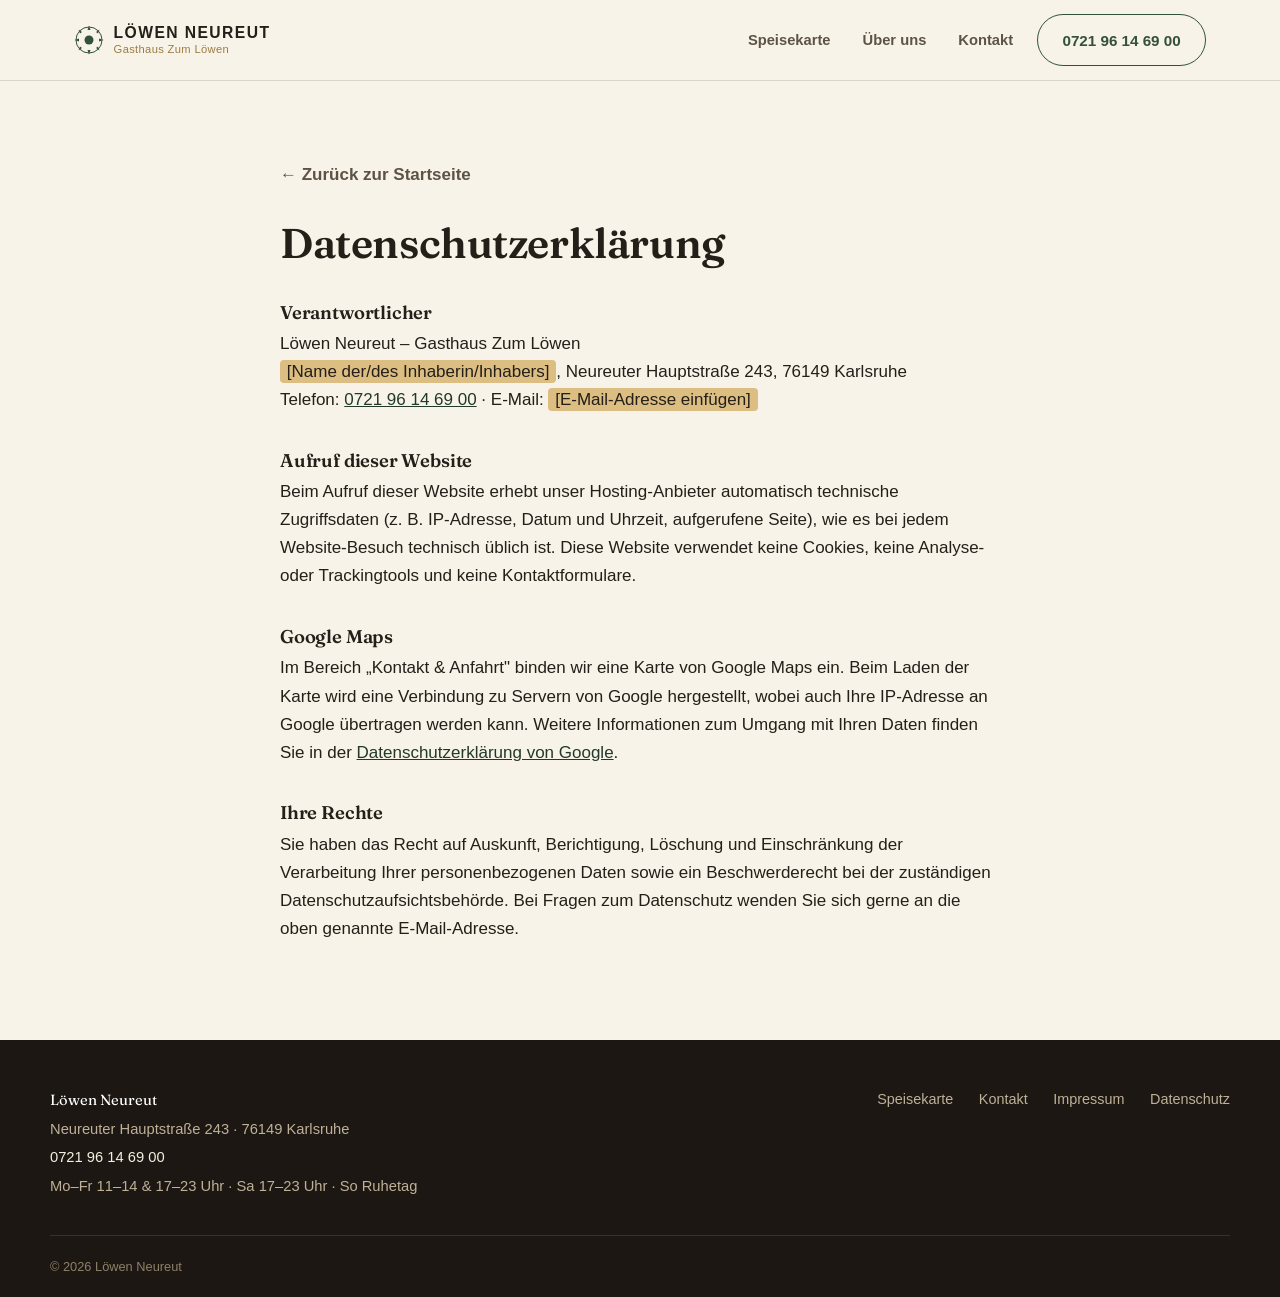
==== datenschutz.html @ afa86991 "Grounds-up redesign: emotional, high-quality traditional-Gasthaus feel Full visual and structural ov" ====
<!doctype html>
<html lang="de">
<head>
<meta charset="UTF-8">
<meta name="viewport" content="width=device-width, initial-scale=1">
<title>Datenschutzerklärung – Löwen Neureut</title>
<meta name="description" content="Datenschutzerklärung des Löwen Neureut, Gasthaus Zum Löwen, Karlsruhe.">
<meta name="robots" content="noindex">
<meta name="theme-color" content="#1c1712">
<link rel="icon" href="data:image/svg+xml,%3Csvg xmlns='http://www.w3.org/2000/svg' viewBox='0 0 100 100'%3E%3Ctext y='.9em' font-size='90'%3E%F0%9F%A6%81%3C/text%3E%3C/svg%3E">
<link rel="stylesheet" href="css/style.css">
</head>
<body>

<header class="site-header">
  <div class="container header-inner">
    <a href="index.html" class="brand">
      <svg class="logo-mark" viewBox="0 0 60 60" width="30" height="30" aria-hidden="true">
        <circle cx="30" cy="30" r="26" fill="none" stroke="currentColor" stroke-width="2"/>
        <circle cx="30" cy="30" r="9" fill="currentColor"/>
        <g fill="currentColor">
          <polygon points="30,1 33,10 27,10"/>
          <polygon points="30,59 33,50 27,50"/>
          <polygon points="1,30 10,33 10,27"/>
          <polygon points="59,30 50,33 50,27"/>
          <polygon points="9,9 16,14 12,17"/>
          <polygon points="51,9 44,14 48,17"/>
          <polygon points="9,51 16,46 12,43"/>
          <polygon points="51,51 44,46 48,43"/>
        </g>
      </svg>
      <span class="brand-text">
        <span class="brand-name">Löwen Neureut</span>
        <span class="brand-sub">Gasthaus Zum Löwen</span>
      </span>
    </a>
    <nav class="site-nav" aria-label="Hauptnavigation">
      <a href="index.html#speisekarte">Speisekarte</a>
      <a href="index.html#ueber-uns">Über uns</a>
      <a href="index.html#kontakt">Kontakt</a>
    </nav>
    <div class="header-actions">
      <a class="btn btn-outline btn-call" href="tel:+4972196146900">0721 96 14 69 00</a>
    </div>
  </div>
</header>

<main>
  <div class="container narrow legal-page">
    <a class="back-link" href="index.html">← Zurück zur Startseite</a>
    <h1>Datenschutzerklärung</h1>

    <h2>Verantwortlicher</h2>
    <p>
      Löwen Neureut – Gasthaus Zum Löwen<br>
      <mark class="todo">[Name der/des Inhaberin/Inhabers]</mark>, Neureuter Hauptstraße 243, 76149 Karlsruhe<br>
      Telefon: <a href="tel:+4972196146900">0721 96 14 69 00</a> · E-Mail: <mark class="todo">[E-Mail-Adresse einfügen]</mark>
    </p>

    <h2>Aufruf dieser Website</h2>
    <p>Beim Aufruf dieser Website erhebt unser Hosting-Anbieter automatisch technische Zugriffsdaten (z. B. IP-Adresse, Datum und Uhrzeit, aufgerufene Seite), wie es bei jedem Website-Besuch technisch üblich ist. Diese Website verwendet keine Cookies, keine Analyse- oder Trackingtools und keine Kontaktformulare.</p>

    <h2>Google Maps</h2>
    <p>Im Bereich „Kontakt &amp; Anfahrt" binden wir eine Karte von Google Maps ein. Beim Laden der Karte wird eine Verbindung zu Servern von Google hergestellt, wobei auch Ihre IP-Adresse an Google übertragen werden kann. Weitere Informationen zum Umgang mit Ihren Daten finden Sie in der <a href="https://policies.google.com/privacy" target="_blank" rel="noopener">Datenschutzerklärung von Google</a>.</p>

    <h2>Ihre Rechte</h2>
    <p>Sie haben das Recht auf Auskunft, Berichtigung, Löschung und Einschränkung der Verarbeitung Ihrer personenbezogenen Daten sowie ein Beschwerderecht bei der zuständigen Datenschutzaufsichtsbehörde. Bei Fragen zum Datenschutz wenden Sie sich gerne an die oben genannte E-Mail-Adresse.</p>
  </div>
</main>

<footer class="site-footer">
  <div class="container footer-inner">
    <div class="footer-details">
      <p class="footer-brand">Löwen Neureut</p>
      <p>Neureuter Hauptstraße 243 · 76149 Karlsruhe</p>
      <p><a href="tel:+4972196146900">0721 96 14 69 00</a></p>
      <p>Mo–Fr 11–14 &amp; 17–23 Uhr · Sa 17–23 Uhr · So Ruhetag</p>
    </div>
    <nav class="footer-nav" aria-label="Footer-Navigation">
      <a href="index.html#speisekarte">Speisekarte</a>
      <a href="index.html#kontakt">Kontakt</a>
      <a href="impressum.html">Impressum</a>
      <a href="datenschutz.html">Datenschutz</a>
    </nav>
  </div>
  <div class="container footer-bottom">© <span id="year">2026</span> Löwen Neureut</div>
</footer>

<script>document.getElementById('year').textContent = new Date().getFullYear();</script>
</body>
</html>
---- css/style.css ----
/* Löwen Neureut — one-page site styles */

@font-face {
  font-family: 'Fraunces';
  font-style: normal;
  font-weight: 400 700;
  font-display: swap;
  src: url('../fonts/fraunces-normal.woff2') format('woff2');
  unicode-range: U+0000-00FF, U+0131, U+0152-0153, U+02BB-02BC, U+02C6, U+02DA, U+02DC, U+2000-206F, U+20AC, U+2122;
}

@font-face {
  font-family: 'Fraunces';
  font-style: italic;
  font-weight: 400 600;
  font-display: swap;
  src: url('../fonts/fraunces-italic.woff2') format('woff2');
  unicode-range: U+0000-00FF, U+0131, U+0152-0153, U+02BB-02BC, U+02C6, U+02DA, U+02DC, U+2000-206F, U+20AC, U+2122;
}

:root {
  --cream: #f8f3e8;
  --cream-soft: #f1e8d6;
  --paper: #fffdf8;
  --ink: #241f19;
  --ink-soft: #5c5346;
  --hairline: rgba(36, 31, 25, 0.14);

  --dark: #1c1712;
  --dark-soft: #292019;
  --on-dark: #f5efe0;
  --on-dark-soft: #beb197;

  --green: #33513d;
  --green-deep: #22392a;
  --gold: #b7924f;
  --gold-bright: #dcbd82;

  --font-serif: 'Fraunces', Georgia, 'Iowan Old Style', 'Palatino Linotype', serif;
  --font-sans: -apple-system, BlinkMacSystemFont, 'Segoe UI', Roboto, 'Helvetica Neue', Arial, sans-serif;

  --container: 1180px;
  --radius: 10px;
  --bottom-bar-h: 62px;
}

* { box-sizing: border-box; }

html { scroll-behavior: smooth; }

body {
  margin: 0;
  font-family: var(--font-sans);
  color: var(--ink);
  background: var(--cream);
  line-height: 1.65;
  font-size: 1.0625rem;
  -webkit-font-smoothing: antialiased;
}

@media (prefers-reduced-motion: reduce) {
  html { scroll-behavior: auto; }
}

h1, h2 {
  font-family: var(--font-serif);
  font-weight: 600;
  line-height: 1.08;
  letter-spacing: -0.01em;
  margin: 0 0 0.4em;
  color: var(--ink);
}

h3 {
  font-family: var(--font-sans);
  font-weight: 700;
  margin: 0 0 0.5em;
}

h1 { font-size: clamp(2.6rem, 7vw, 4.4rem); }
h2 { font-size: clamp(1.9rem, 4.2vw, 2.75rem); }

p { margin: 0 0 1em; }

a { color: var(--green-deep); }

img { max-width: 100%; display: block; }

button { font-family: inherit; }

.container {
  max-width: var(--container);
  margin: 0 auto;
  padding: 0 1.5rem;
}

.container.narrow { max-width: 720px; }

.skip-link {
  position: absolute;
  left: -9999px;
  top: 0;
  background: var(--green);
  color: #fff;
  padding: 0.75em 1.25em;
  z-index: 200;
  border-radius: 0 0 var(--radius) 0;
}

.skip-link:focus { left: 0; }

.visually-hidden {
  position: absolute;
  width: 1px; height: 1px;
  overflow: hidden;
  clip: rect(0 0 0 0);
  white-space: nowrap;
}

:focus-visible {
  outline: 3px solid var(--gold);
  outline-offset: 2px;
}

.eyebrow {
  text-transform: uppercase;
  letter-spacing: 0.14em;
  font-size: 0.76rem;
  font-weight: 700;
  color: var(--gold);
  filter: brightness(0.82);
}

.section-title { margin-bottom: 2.5rem; }
.section-title .eyebrow { display: block; margin-bottom: 0.7em; }
.section-title h2 { margin-bottom: 0.35em; }
.section-title p:last-child { color: var(--ink-soft); max-width: 46ch; margin: 0; }
.section-title.center { text-align: center; }
.section-title.center p:last-child { margin-left: auto; margin-right: auto; }

/* Scroll reveal (progressive enhancement — see js/main.js) */

html.js .reveal {
  opacity: 0;
  transform: translateY(20px);
  transition: opacity 0.7s ease, transform 0.7s ease;
}

html.js .reveal.is-visible { opacity: 1; transform: none; }

@media (prefers-reduced-motion: reduce) {
  html.js .reveal { opacity: 1; transform: none; transition: none; }
}

/* Buttons */

.btn {
  display: inline-flex;
  align-items: center;
  gap: 0.55em;
  padding: 0.85em 1.6em;
  border-radius: 999px;
  font-weight: 700;
  font-size: 0.95rem;
  text-decoration: none;
  border: 1.5px solid transparent;
  white-space: nowrap;
  cursor: pointer;
  transition: background-color 0.2s ease, color 0.2s ease, border-color 0.2s ease, transform 0.2s ease;
}

.btn:active { transform: scale(0.98); }

.btn-primary { background: var(--green); color: #fff; }
.btn-primary:hover { background: var(--green-deep); }

.btn-secondary {
  background: transparent;
  border-color: rgba(245, 239, 224, 0.55);
  color: var(--on-dark);
}
.btn-secondary:hover { background: rgba(245, 239, 224, 0.12); border-color: var(--on-dark); }

.btn-outline {
  background: transparent;
  border-color: var(--green);
  color: var(--green);
}
.btn-outline:hover { background: var(--green); color: #fff; }

.btn-ghost {
  background: transparent;
  border-color: var(--hairline);
  color: var(--ink);
}
.btn-ghost:hover { border-color: var(--ink); }

/* Header */

.site-header {
  position: sticky;
  top: 0;
  z-index: 40;
  background: var(--cream);
  border-bottom: 1px solid var(--hairline);
}

.header-inner {
  display: flex;
  align-items: center;
  gap: 1.5rem;
  padding-top: 0.85rem;
  padding-bottom: 0.85rem;
}

.brand {
  display: flex;
  align-items: center;
  gap: 0.6rem;
  text-decoration: none;
  color: var(--ink);
  margin-right: auto;
}

.logo-mark { color: var(--green); flex: 0 0 auto; }

.brand-text { display: flex; flex-direction: column; line-height: 1.2; }

.brand-name {
  font-family: var(--font-sans);
  text-transform: uppercase;
  letter-spacing: 0.09em;
  font-weight: 700;
  font-size: 0.98rem;
}

.brand-sub { font-size: 0.7rem; letter-spacing: 0.03em; color: var(--gold); filter: brightness(0.85); }

.site-nav { display: flex; gap: 2rem; }

.site-nav a {
  text-decoration: none;
  color: var(--ink-soft);
  font-weight: 600;
  font-size: 0.92rem;
}

.site-nav a:hover { color: var(--green); }

.header-actions { display: flex; align-items: center; gap: 0.75rem; }

.nav-toggle {
  display: none;
  flex-direction: column;
  justify-content: center;
  gap: 5px;
  width: 42px;
  height: 42px;
  border: none;
  background: none;
  cursor: pointer;
  border-radius: 8px;
}

.nav-toggle span {
  display: block;
  width: 22px;
  height: 2px;
  background: var(--ink);
  transition: transform 0.25s ease, opacity 0.25s ease;
}

.nav-toggle[aria-expanded="true"] span:nth-child(1) { transform: translateY(7px) rotate(45deg); }
.nav-toggle[aria-expanded="true"] span:nth-child(2) { opacity: 0; }
.nav-toggle[aria-expanded="true"] span:nth-child(3) { transform: translateY(-7px) rotate(-45deg); }

.nav-drawer {
  display: none;
  flex-direction: column;
  padding: 0.5rem 1.5rem 1.5rem;
  border-top: 1px solid var(--hairline);
  background: var(--cream);
}

.nav-drawer a {
  padding: 0.85rem 0;
  border-bottom: 1px solid var(--hairline);
  color: var(--ink);
  text-decoration: none;
  font-weight: 600;
  font-size: 1.05rem;
}

.nav-drawer .btn { margin-top: 1.1rem; align-self: flex-start; }

@media (max-width: 860px) {
  .site-nav, .header-actions .btn-call { display: none; }
  .nav-toggle { display: flex; }
  .site-header.is-open .nav-drawer { display: flex; }
}

/* Hero */

.hero {
  position: relative;
  min-height: 82vh;
  display: flex;
  align-items: flex-end;
  overflow: hidden;
  color: #fff;
}

@media (max-width: 640px) {
  .hero { min-height: 68vh; }
}

.hero-media {
  position: absolute;
  inset: 0;
  background: var(--dark);
}

.hero-media img {
  width: 100%;
  height: 100%;
  object-fit: cover;
  object-position: center;
}

.hero-media::after {
  content: "";
  position: absolute;
  inset: 0;
  background:
    linear-gradient(180deg, rgba(18, 14, 11, 0.35) 0%, rgba(18, 14, 11, 0.35) 40%, rgba(18, 14, 11, 0.86) 100%);
}

.hero.img-missing .hero-media {
  background: linear-gradient(150deg, #4a3a28 0%, #201810 100%);
}

.hero.img-missing .hero-media img { display: none; }

.hero-content {
  position: relative;
  padding: 3.5rem 0 4rem;
  width: 100%;
}

.hero .eyebrow { color: var(--gold-bright); filter: none; margin-bottom: 0.8em; }

.hero h1 { color: #fff; margin-bottom: 0.25em; }

.hero-tagline {
  font-size: 1.2rem;
  max-width: 36em;
  color: var(--on-dark);
  margin-bottom: 0.9em;
}

.hero-address {
  font-size: 0.92rem;
  color: var(--on-dark-soft);
  margin-bottom: 2rem;
}

.hero-actions { display: flex; gap: 1rem; flex-wrap: wrap; }

/* Generic section rhythm */

.section { padding: clamp(4rem, 9vw, 7rem) 0; }
.section-soft { background: var(--cream-soft); }
.section-dark { background: var(--dark); color: var(--on-dark); }
.section-dark h2, .section-dark h1 { color: #fff; }

/* Story / "Seit 1816" */

.story-grid {
  display: grid;
  grid-template-columns: 1fr;
  gap: 2.5rem;
  align-items: center;
}

@media (min-width: 860px) {
  .story-grid { grid-template-columns: 1.05fr 0.95fr; gap: 4rem; }
  .story-grid.flip { direction: rtl; }
  .story-grid.flip > * { direction: ltr; }
}

.story-media {
  position: relative;
  border-radius: var(--radius);
  overflow: hidden;
  aspect-ratio: 4 / 5;
  background: linear-gradient(150deg, #4a3a28 0%, #201810 100%);
}

.story-media img {
  width: 100%;
  height: 100%;
  object-fit: cover;
  transition: transform 0.6s ease;
}

.story-media:hover img { transform: scale(1.045); }

.story-media.img-missing img { display: none; }

.story-number {
  font-family: var(--font-serif);
  line-height: 0.9;
  margin: 0.1em 0 0.6em;
  color: var(--ink);
}

.story-number .label {
  display: block;
  font-family: var(--font-sans);
  text-transform: uppercase;
  letter-spacing: 0.12em;
  font-size: 1rem;
  font-weight: 700;
  color: var(--ink-soft);
  margin-bottom: 0.3em;
}

.story-number .figure {
  font-size: clamp(4.2rem, 11vw, 7.2rem);
  font-style: italic;
  font-weight: 500;
}

.story-copy p { color: var(--ink-soft); font-size: 1.08rem; max-width: 42ch; }

/* Feature list (About) */

.feature-list {
  list-style: none;
  display: flex;
  flex-wrap: wrap;
  gap: 0 1.8rem;
  padding: 1.3rem 0 0;
  margin: 0;
  border-top: 1px solid var(--hairline);
}

.feature-list li {
  padding: 1.1rem 0 0;
  font-family: var(--font-sans);
  font-weight: 700;
  font-size: 0.95rem;
  color: var(--ink);
}

.about-grid {
  display: grid;
  grid-template-columns: 1fr;
  gap: 2.5rem;
  align-items: center;
}

@media (min-width: 860px) {
  .about-grid { grid-template-columns: 0.9fr 1.1fr; gap: 4rem; }
}

.about-media {
  position: relative;
  border-radius: var(--radius);
  overflow: hidden;
  aspect-ratio: 4 / 5;
  background: linear-gradient(150deg, #4a3a28 0%, #201810 100%);
}

.about-media img {
  width: 100%;
  height: 100%;
  object-fit: cover;
  transition: transform 0.6s ease;
}

.about-media:hover img { transform: scale(1.045); }
.about-media.img-missing img { display: none; }

.about-copy p { color: var(--ink-soft); font-size: 1.08rem; max-width: 46ch; }

/* Food break */

.food-break {
  position: relative;
  min-height: 62vh;
  display: flex;
  align-items: center;
  justify-content: center;
  text-align: center;
  overflow: hidden;
  color: #fff;
}

.food-break-media {
  position: absolute;
  inset: 0;
  background: linear-gradient(150deg, #4a3a28 0%, #201810 100%);
}

.food-break-media img { width: 100%; height: 100%; object-fit: cover; }

.food-break-media::after {
  content: "";
  position: absolute;
  inset: 0;
  background: rgba(18, 14, 11, 0.45);
}

.food-break.img-missing .food-break-media img { display: none; }

.food-break blockquote {
  position: relative;
  margin: 0;
  padding: 2rem 1.5rem;
  font-family: var(--font-serif);
  font-style: italic;
  font-weight: 500;
  font-size: clamp(1.7rem, 4.4vw, 3rem);
  line-height: 1.3;
  max-width: 20ch;
}

/* Gallery strip */

.gallery-strip {
  display: grid;
  grid-template-columns: repeat(3, 1fr);
  gap: 0.6rem;
}

.gallery-photo {
  position: relative;
  aspect-ratio: 3 / 4;
  overflow: hidden;
  background: linear-gradient(150deg, #4a3a28 0%, #201810 100%);
}

.gallery-photo img {
  width: 100%;
  height: 100%;
  object-fit: cover;
  transition: transform 0.6s ease;
}

.gallery-photo:hover img { transform: scale(1.05); }
.gallery-photo.img-missing img { display: none; }

@media (max-width: 640px) {
  .gallery-strip { gap: 0.4rem; }
}

/* Speisekarte */

.menu-head { text-align: center; }
.menu-head p { color: var(--ink-soft); }

.menu-tabs {
  display: flex;
  gap: 0.4rem;
  overflow-x: auto;
  -webkit-overflow-scrolling: touch;
  justify-content: flex-start;
  padding-bottom: 0.9rem;
  margin-bottom: 0.4rem;
  border-bottom: 1px solid var(--hairline);
  scrollbar-width: thin;
}

@media (min-width: 960px) {
  .menu-tabs { justify-content: center; }
}

.menu-tab {
  flex: 0 0 auto;
  appearance: none;
  background: none;
  border: none;
  cursor: pointer;
  font: inherit;
  font-family: var(--font-sans);
  text-transform: uppercase;
  letter-spacing: 0.06em;
  font-size: 0.78rem;
  font-weight: 700;
  color: var(--ink-soft);
  padding: 0.5rem 0.15rem;
  margin: 0 0.85rem;
  border-bottom: 2px solid transparent;
  white-space: nowrap;
  transition: color 0.2s ease, border-color 0.2s ease;
}

.menu-tab:hover { color: var(--ink); }

.menu-tab[aria-selected="true"] {
  color: var(--ink);
  border-bottom-color: var(--green);
}

.menu-pager {
  display: flex;
  align-items: center;
  justify-content: center;
  gap: 1.1rem;
  padding: 0.9rem 0 0.4rem;
  font-family: var(--font-sans);
  font-size: 0.8rem;
  font-weight: 600;
  color: var(--ink-soft);
}

.pager-btn {
  appearance: none;
  background: none;
  border: none;
  cursor: pointer;
  color: var(--ink);
  font-size: 1.2rem;
  line-height: 1;
  padding: 0.3rem;
}

.pager-btn:hover:not(:disabled) { color: var(--green); }
.pager-btn:disabled { opacity: 0.28; cursor: default; }

.menu-panels { padding-top: 1.6rem; }

.menu-panel[hidden] { display: none; }

.menu-panel h3 {
  font-size: 0.85rem;
  text-transform: uppercase;
  letter-spacing: 0.08em;
  color: var(--green-deep);
  margin-bottom: 1.3rem;
}

.panel-note {
  background: var(--cream-soft);
  color: var(--ink-soft);
  padding: 0.7rem 1rem;
  border-radius: 6px;
  font-size: 0.85rem;
  margin: 0 0 1.3rem;
}

.dish-list {
  list-style: none;
  margin: 0;
  padding: 0;
  columns: 1;
  column-gap: 3.5rem;
}

@media (min-width: 700px) {
  .dish-list.is-long { columns: 2; }
}

.dish {
  padding: 0.85rem 0;
  border-bottom: 1px solid var(--hairline);
  break-inside: avoid-column;
}

.dish:last-child { border-bottom: none; }

.dish-row {
  display: flex;
  justify-content: space-between;
  align-items: baseline;
  gap: 1rem;
}

.dish-name {
  font-family: var(--font-sans);
  font-weight: 700;
  color: var(--ink);
  font-size: 1rem;
}

.dish-price {
  font-weight: 700;
  color: var(--ink);
  white-space: nowrap;
  font-variant-numeric: tabular-nums;
  font-size: 0.95rem;
}

.dish-desc {
  margin: 0.2rem 0 0;
  font-size: 0.85rem;
  color: var(--ink-soft);
}

.menu-note {
  text-align: center;
  font-size: 0.82rem;
  color: var(--ink-soft);
  margin: 2.2rem auto 0;
  max-width: 50ch;
}

/* Contact */

.contact-grid {
  display: grid;
  grid-template-columns: 1fr;
  gap: 3rem;
  align-items: start;
}

@media (min-width: 860px) {
  .contact-grid { grid-template-columns: 0.9fr 1.1fr; }
}

.contact-info h3 { font-family: var(--font-serif); font-size: 1.5rem; font-weight: 600; }

.contact-list {
  list-style: none;
  padding: 0;
  margin: 1.5rem 0 2rem;
  border-top: 1px solid var(--hairline);
}

.contact-list li {
  display: flex;
  justify-content: space-between;
  gap: 1rem;
  padding: 0.9rem 0;
  border-bottom: 1px solid var(--hairline);
}

.contact-list .label {
  color: var(--ink-soft);
  font-size: 0.85rem;
  text-transform: uppercase;
  letter-spacing: 0.05em;
  padding-top: 0.15rem;
}

.contact-list .value { text-align: right; font-weight: 600; }
.contact-list .value a { color: var(--ink); text-decoration: none; }
.contact-list .value a:hover { color: var(--green); }
.contact-list .value small { display: block; font-weight: 400; color: var(--ink-soft); font-size: 0.85rem; margin-top: 0.15rem; }

.contact-actions { display: flex; gap: 1rem; flex-wrap: wrap; }

.contact-map {
  border-radius: var(--radius);
  overflow: hidden;
  min-height: 340px;
  background: var(--cream-soft);
}

.contact-map iframe { width: 100%; height: 100%; min-height: 340px; border: 0; }

.map-note { font-size: 0.8rem; color: var(--ink-soft); margin-top: 0.7rem; }

/* Footer */

.site-footer { background: var(--dark); color: var(--on-dark-soft); }

.footer-inner {
  padding: 3rem 0 2rem;
  display: grid;
  grid-template-columns: 1fr;
  gap: 2rem;
}

@media (min-width: 700px) {
  .footer-inner { grid-template-columns: 1.1fr 1fr; }
}

.footer-brand { font-family: var(--font-serif); font-size: 1.35rem; color: #fff; margin-bottom: 0.3em; }

.footer-details p { margin: 0 0 0.3em; font-size: 0.92rem; }
.footer-details a { color: var(--on-dark); text-decoration: none; }
.footer-details a:hover { color: var(--gold-bright); }

.footer-nav {
  display: flex;
  flex-wrap: wrap;
  gap: 0.6rem 1.6rem;
  align-content: start;
  justify-content: flex-start;
}

@media (min-width: 700px) {
  .footer-nav { justify-content: flex-end; }
}

.footer-nav a {
  color: var(--on-dark-soft);
  text-decoration: none;
  font-size: 0.9rem;
}

.footer-nav a:hover { color: #fff; }

.footer-bottom {
  border-top: 1px solid rgba(245, 239, 224, 0.12);
  padding: 1.25rem 0;
  font-size: 0.8rem;
  color: #8d8168;
}

/* Legal pages */

.legal-page { padding: clamp(3rem, 8vw, 5rem) 0 5rem; }
.legal-page h1 { font-size: clamp(2rem, 5vw, 2.6rem); }
.legal-page h2 { font-size: 1.15rem; margin-top: 2em; }
.legal-page .todo {
  background: var(--gold-bright);
  color: var(--ink);
  padding: 0.1em 0.4em;
  border-radius: 4px;
  font-style: normal;
}
.back-link { display: inline-block; margin-bottom: 2rem; font-weight: 600; text-decoration: none; color: var(--ink-soft); }
.back-link:hover { color: var(--green); }

/* Mobile sticky action bar */

.mobile-bar {
  display: none;
  position: fixed;
  left: 0;
  right: 0;
  bottom: 0;
  z-index: 50;
  background: var(--paper);
  border-top: 1px solid var(--hairline);
  padding-bottom: env(safe-area-inset-bottom, 0);
  box-shadow: 0 -8px 24px rgba(36, 31, 25, 0.08);
}

.mobile-bar-inner {
  display: grid;
  grid-template-columns: repeat(3, 1fr);
  height: var(--bottom-bar-h);
}

.mobile-bar a {
  display: flex;
  flex-direction: column;
  align-items: center;
  justify-content: center;
  gap: 0.15rem;
  text-decoration: none;
  color: var(--ink);
  font-size: 0.72rem;
  font-weight: 700;
}

.mobile-bar a:not(:last-child) { border-right: 1px solid var(--hairline); }
.mobile-bar svg { width: 20px; height: 20px; }
.mobile-bar .call { color: var(--green-deep); }

@media (max-width: 640px) {
  .mobile-bar { display: block; }
  body { padding-bottom: var(--bottom-bar-h); }
}
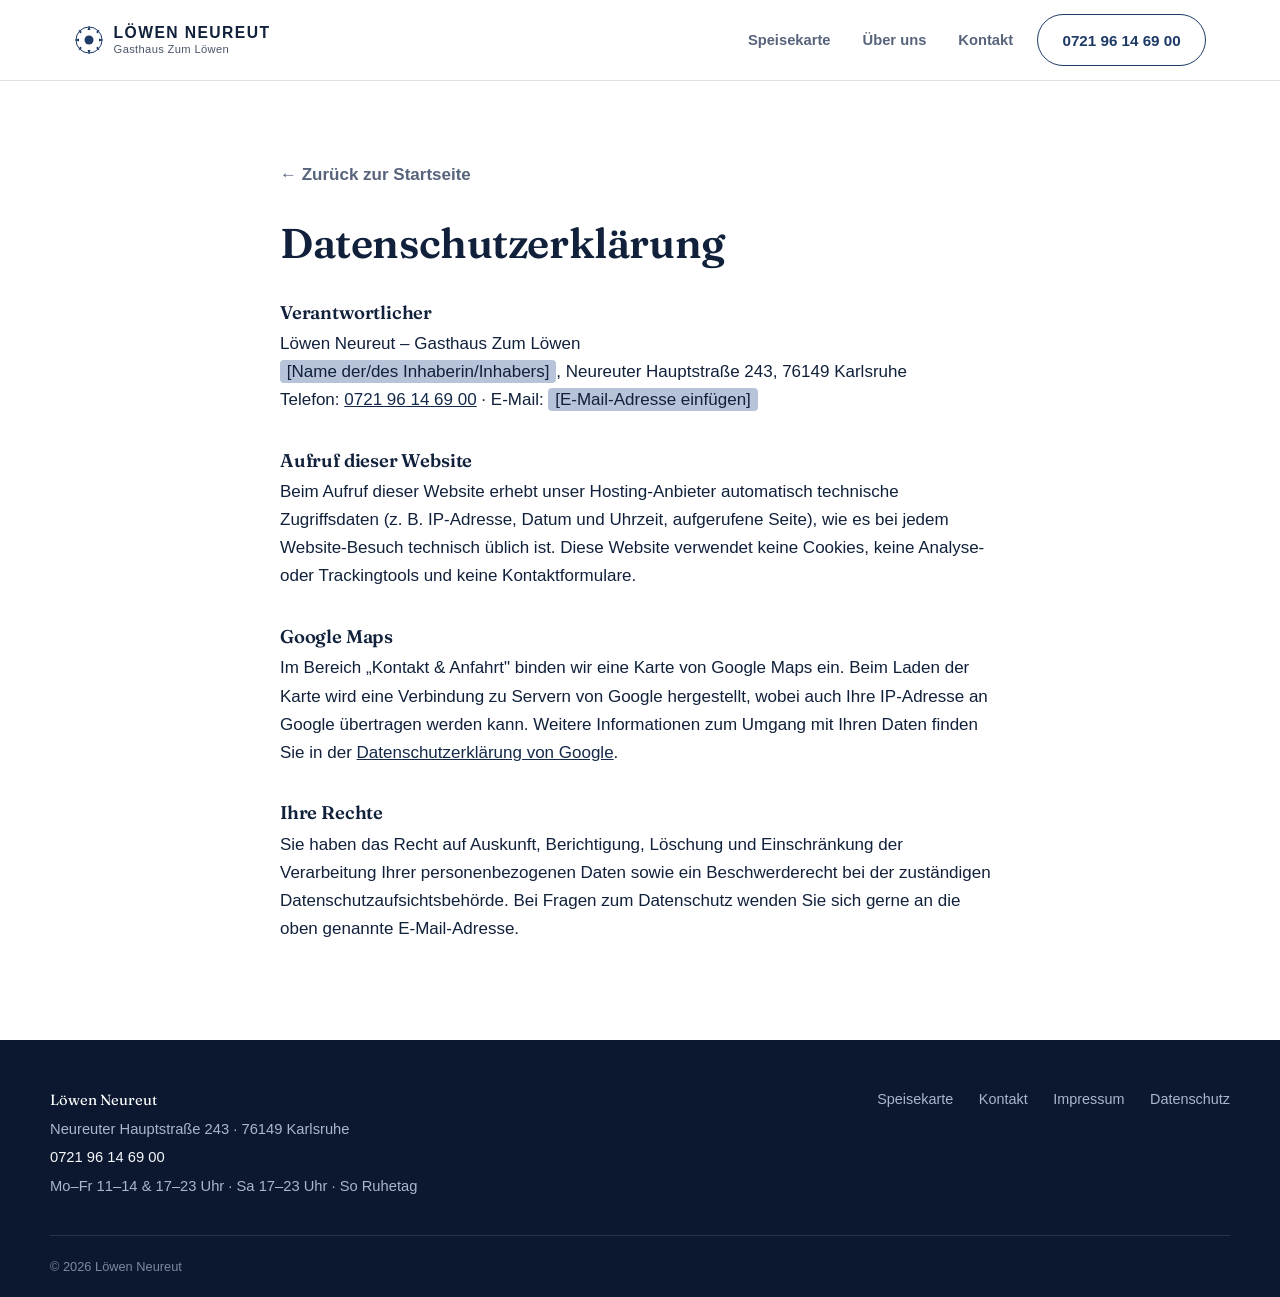
==== commit a947f138: "Replace warm brown/cream palette with navy and white Full color-token swap, no layout/structure chan" ====
--- a/datenschutz.html
+++ b/datenschutz.html
@@ -6,7 +6,7 @@
 <title>Datenschutzerklärung – Löwen Neureut</title>
 <meta name="description" content="Datenschutzerklärung des Löwen Neureut, Gasthaus Zum Löwen, Karlsruhe.">
 <meta name="robots" content="noindex">
-<meta name="theme-color" content="#1c1712">
+<meta name="theme-color" content="#0b1830">
 <link rel="icon" href="data:image/svg+xml,%3Csvg xmlns='http://www.w3.org/2000/svg' viewBox='0 0 100 100'%3E%3Ctext y='.9em' font-size='90'%3E%F0%9F%A6%81%3C/text%3E%3C/svg%3E">
 <link rel="stylesheet" href="css/style.css">
 </head>
--- a/css/style.css
+++ b/css/style.css
@@ -19,22 +19,22 @@
 }
 
 :root {
-  --cream: #f8f3e8;
-  --cream-soft: #f1e8d6;
-  --paper: #fffdf8;
-  --ink: #241f19;
-  --ink-soft: #5c5346;
-  --hairline: rgba(36, 31, 25, 0.14);
-
-  --dark: #1c1712;
-  --dark-soft: #292019;
-  --on-dark: #f5efe0;
-  --on-dark-soft: #beb197;
-
-  --green: #33513d;
-  --green-deep: #22392a;
-  --gold: #b7924f;
-  --gold-bright: #dcbd82;
+  --cream: #ffffff;
+  --cream-soft: #f1f4f8;
+  --paper: #ffffff;
+  --ink: #11213b;
+  --ink-soft: #57647c;
+  --hairline: rgba(17, 33, 59, 0.13);
+
+  --dark: #0b1830;
+  --dark-soft: #142645;
+  --on-dark: #f5f7fb;
+  --on-dark-soft: #a9b6cc;
+
+  --accent: #1e3a66;
+  --accent-deep: #14294a;
+  --accent-muted: #57647c;
+  --accent-soft: #b7c3d9;
 
   --font-serif: 'Fraunces', Georgia, 'Iowan Old Style', 'Palatino Linotype', serif;
   --font-sans: -apple-system, BlinkMacSystemFont, 'Segoe UI', Roboto, 'Helvetica Neue', Arial, sans-serif;
@@ -82,7 +82,7 @@
 
 p { margin: 0 0 1em; }
 
-a { color: var(--green-deep); }
+a { color: var(--accent-deep); }
 
 img { max-width: 100%; display: block; }
 
@@ -100,7 +100,7 @@
   position: absolute;
   left: -9999px;
   top: 0;
-  background: var(--green);
+  background: var(--accent);
   color: #fff;
   padding: 0.75em 1.25em;
   z-index: 200;
@@ -118,7 +118,7 @@
 }
 
 :focus-visible {
-  outline: 3px solid var(--gold);
+  outline: 3px solid var(--accent-muted);
   outline-offset: 2px;
 }
 
@@ -127,7 +127,7 @@
   letter-spacing: 0.14em;
   font-size: 0.76rem;
   font-weight: 700;
-  color: var(--gold);
+  color: var(--accent-muted);
   filter: brightness(0.82);
 }
 
@@ -171,22 +171,22 @@
 
 .btn:active { transform: scale(0.98); }
 
-.btn-primary { background: var(--green); color: #fff; }
-.btn-primary:hover { background: var(--green-deep); }
+.btn-primary { background: var(--accent); color: #fff; }
+.btn-primary:hover { background: var(--accent-deep); }
 
 .btn-secondary {
   background: transparent;
-  border-color: rgba(245, 239, 224, 0.55);
+  border-color: rgba(245, 247, 251, 0.55);
   color: var(--on-dark);
 }
-.btn-secondary:hover { background: rgba(245, 239, 224, 0.12); border-color: var(--on-dark); }
+.btn-secondary:hover { background: rgba(245, 247, 251, 0.12); border-color: var(--on-dark); }
 
 .btn-outline {
   background: transparent;
-  border-color: var(--green);
-  color: var(--green);
-}
-.btn-outline:hover { background: var(--green); color: #fff; }
+  border-color: var(--accent);
+  color: var(--accent);
+}
+.btn-outline:hover { background: var(--accent); color: #fff; }
 
 .btn-ghost {
   background: transparent;
@@ -222,7 +222,7 @@
   margin-right: auto;
 }
 
-.logo-mark { color: var(--green); flex: 0 0 auto; }
+.logo-mark { color: var(--accent); flex: 0 0 auto; }
 
 .brand-text { display: flex; flex-direction: column; line-height: 1.2; }
 
@@ -234,7 +234,7 @@
   font-size: 0.98rem;
 }
 
-.brand-sub { font-size: 0.7rem; letter-spacing: 0.03em; color: var(--gold); filter: brightness(0.85); }
+.brand-sub { font-size: 0.7rem; letter-spacing: 0.03em; color: var(--accent-muted); filter: brightness(0.85); }
 
 .site-nav { display: flex; gap: 2rem; }
 
@@ -245,7 +245,7 @@
   font-size: 0.92rem;
 }
 
-.site-nav a:hover { color: var(--green); }
+.site-nav a:hover { color: var(--accent); }
 
 .header-actions { display: flex; align-items: center; gap: 0.75rem; }
 
@@ -332,11 +332,11 @@
   position: absolute;
   inset: 0;
   background:
-    linear-gradient(180deg, rgba(18, 14, 11, 0.35) 0%, rgba(18, 14, 11, 0.35) 40%, rgba(18, 14, 11, 0.86) 100%);
+    linear-gradient(180deg, rgba(6, 13, 26, 0.35) 0%, rgba(6, 13, 26, 0.35) 40%, rgba(6, 13, 26, 0.86) 100%);
 }
 
 .hero.img-missing .hero-media {
-  background: linear-gradient(150deg, #4a3a28 0%, #201810 100%);
+  background: linear-gradient(150deg, #1b3355 0%, #0b1830 100%);
 }
 
 .hero.img-missing .hero-media img { display: none; }
@@ -347,7 +347,7 @@
   width: 100%;
 }
 
-.hero .eyebrow { color: var(--gold-bright); filter: none; margin-bottom: 0.8em; }
+.hero .eyebrow { color: var(--accent-soft); filter: none; margin-bottom: 0.8em; }
 
 .hero h1 { color: #fff; margin-bottom: 0.25em; }
 
@@ -393,7 +393,7 @@
   border-radius: var(--radius);
   overflow: hidden;
   aspect-ratio: 4 / 5;
-  background: linear-gradient(150deg, #4a3a28 0%, #201810 100%);
+  background: linear-gradient(150deg, #1b3355 0%, #0b1830 100%);
 }
 
 .story-media img {
@@ -469,7 +469,7 @@
   border-radius: var(--radius);
   overflow: hidden;
   aspect-ratio: 4 / 5;
-  background: linear-gradient(150deg, #4a3a28 0%, #201810 100%);
+  background: linear-gradient(150deg, #1b3355 0%, #0b1830 100%);
 }
 
 .about-media img {
@@ -500,7 +500,7 @@
 .food-break-media {
   position: absolute;
   inset: 0;
-  background: linear-gradient(150deg, #4a3a28 0%, #201810 100%);
+  background: linear-gradient(150deg, #1b3355 0%, #0b1830 100%);
 }
 
 .food-break-media img { width: 100%; height: 100%; object-fit: cover; }
@@ -509,7 +509,7 @@
   content: "";
   position: absolute;
   inset: 0;
-  background: rgba(18, 14, 11, 0.45);
+  background: rgba(6, 13, 26, 0.45);
 }
 
 .food-break.img-missing .food-break-media img { display: none; }
@@ -538,7 +538,7 @@
   position: relative;
   aspect-ratio: 3 / 4;
   overflow: hidden;
-  background: linear-gradient(150deg, #4a3a28 0%, #201810 100%);
+  background: linear-gradient(150deg, #1b3355 0%, #0b1830 100%);
 }
 
 .gallery-photo img {
@@ -600,7 +600,7 @@
 
 .menu-tab[aria-selected="true"] {
   color: var(--ink);
-  border-bottom-color: var(--green);
+  border-bottom-color: var(--accent);
 }
 
 .menu-pager {
@@ -626,7 +626,7 @@
   padding: 0.3rem;
 }
 
-.pager-btn:hover:not(:disabled) { color: var(--green); }
+.pager-btn:hover:not(:disabled) { color: var(--accent); }
 .pager-btn:disabled { opacity: 0.28; cursor: default; }
 
 .menu-panels { padding-top: 1.6rem; }
@@ -637,7 +637,7 @@
   font-size: 0.85rem;
   text-transform: uppercase;
   letter-spacing: 0.08em;
-  color: var(--green-deep);
+  color: var(--accent-deep);
   margin-bottom: 1.3rem;
 }
 
@@ -746,7 +746,7 @@
 
 .contact-list .value { text-align: right; font-weight: 600; }
 .contact-list .value a { color: var(--ink); text-decoration: none; }
-.contact-list .value a:hover { color: var(--green); }
+.contact-list .value a:hover { color: var(--accent); }
 .contact-list .value small { display: block; font-weight: 400; color: var(--ink-soft); font-size: 0.85rem; margin-top: 0.15rem; }
 
 .contact-actions { display: flex; gap: 1rem; flex-wrap: wrap; }
@@ -781,7 +781,7 @@
 
 .footer-details p { margin: 0 0 0.3em; font-size: 0.92rem; }
 .footer-details a { color: var(--on-dark); text-decoration: none; }
-.footer-details a:hover { color: var(--gold-bright); }
+.footer-details a:hover { color: var(--accent-soft); }
 
 .footer-nav {
   display: flex;
@@ -804,10 +804,10 @@
 .footer-nav a:hover { color: #fff; }
 
 .footer-bottom {
-  border-top: 1px solid rgba(245, 239, 224, 0.12);
+  border-top: 1px solid rgba(245, 247, 251, 0.12);
   padding: 1.25rem 0;
   font-size: 0.8rem;
-  color: #8d8168;
+  color: #7c88a0;
 }
 
 /* Legal pages */
@@ -816,14 +816,14 @@
 .legal-page h1 { font-size: clamp(2rem, 5vw, 2.6rem); }
 .legal-page h2 { font-size: 1.15rem; margin-top: 2em; }
 .legal-page .todo {
-  background: var(--gold-bright);
+  background: var(--accent-soft);
   color: var(--ink);
   padding: 0.1em 0.4em;
   border-radius: 4px;
   font-style: normal;
 }
 .back-link { display: inline-block; margin-bottom: 2rem; font-weight: 600; text-decoration: none; color: var(--ink-soft); }
-.back-link:hover { color: var(--green); }
+.back-link:hover { color: var(--accent); }
 
 /* Mobile sticky action bar */
 
@@ -837,7 +837,7 @@
   background: var(--paper);
   border-top: 1px solid var(--hairline);
   padding-bottom: env(safe-area-inset-bottom, 0);
-  box-shadow: 0 -8px 24px rgba(36, 31, 25, 0.08);
+  box-shadow: 0 -8px 24px rgba(17, 33, 59, 0.08);
 }
 
 .mobile-bar-inner {
@@ -860,7 +860,7 @@
 
 .mobile-bar a:not(:last-child) { border-right: 1px solid var(--hairline); }
 .mobile-bar svg { width: 20px; height: 20px; }
-.mobile-bar .call { color: var(--green-deep); }
+.mobile-bar .call { color: var(--accent-deep); }
 
 @media (max-width: 640px) {
   .mobile-bar { display: block; }
